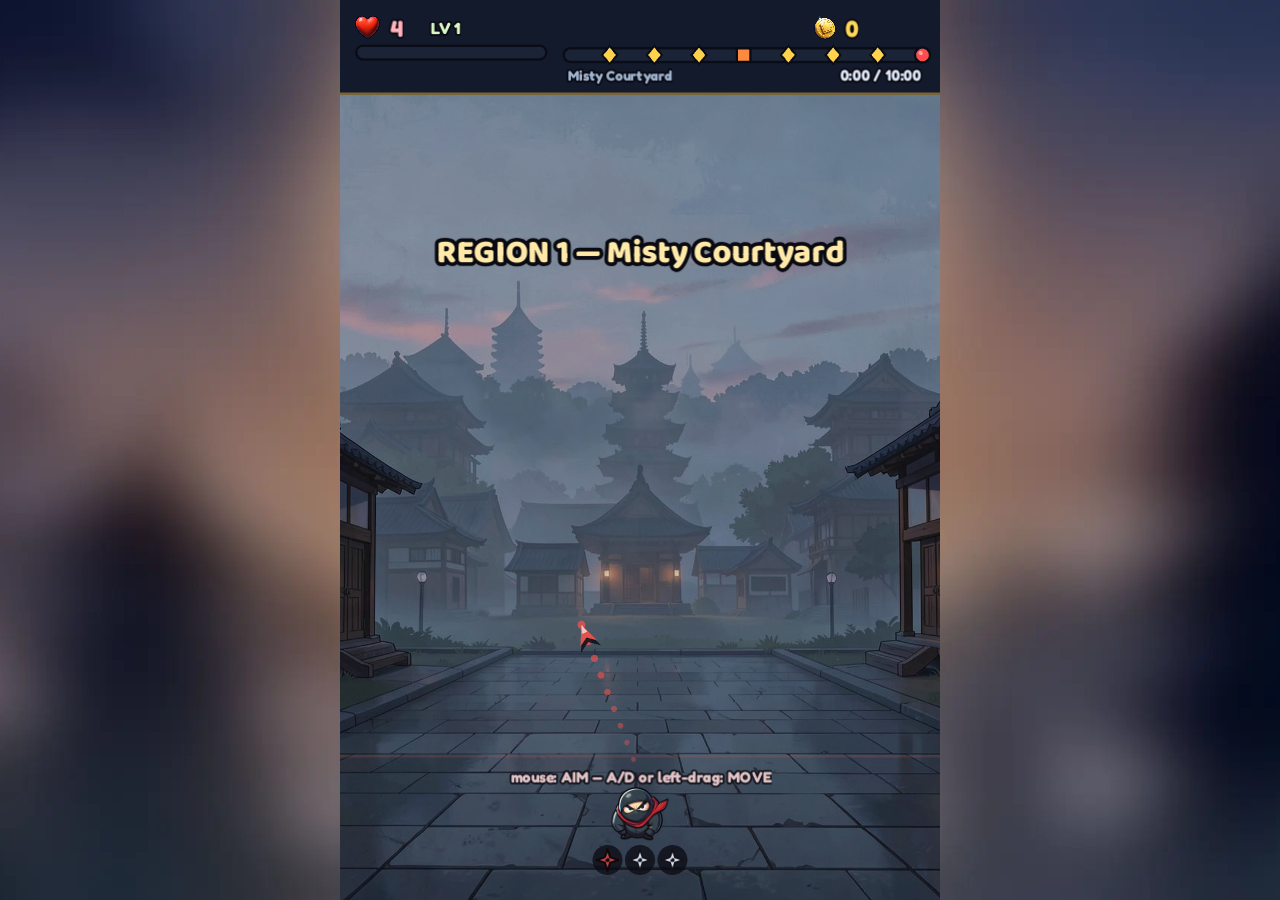
==== index.html @ 7e5fe615 "deploy: v2.4 — Bölge 1 canı +%10, eşit blok ölçüleri, ok nişanı, kapsül üst bar, iyileşme freni (tes" ====
<!DOCTYPE html>
<html lang="en">
<head>
  <meta charset="UTF-8" />
  <!-- [CACHE] index.html için no-cache = "kullanmadan önce YENİDEN-DOĞRULA" (no-store DEĞİL → değişmediyse
       304 döner, bundle'ı yeniden indirmez). GitHub Pages bare link'in (kaenden.github.io/swingwreck) ?sorgu
       olmadan hep güncel index.html almasını sağlar; Vite hash'li asset'ler zaten cache-güvenli, CrazyGames'i sabote etmez. -->
  <meta http-equiv="Cache-Control" content="no-cache" />
  <meta http-equiv="Pragma" content="no-cache" />
  <meta name="viewport" content="width=device-width, initial-scale=1.0, maximum-scale=1.0, user-scalable=no, viewport-fit=cover" />
  <title>Block Titans</title>
  <link rel="icon" type="image/png" href="./favicon.png" />
  <!-- CrazyGames HTML5 SDK v3. v2'den farkı: init() ZORUNLU (AdSystem._initCrazyGames await ediyor) ve
       loading event'leri yeniden adlandı (sdkGameLoadingStart/Stop → loadingStart/Stop, BootScene'de). Yerel/dev'de 'local' ortam → test reklamı; yayında gerçek. -->
  <script src="https://sdk.crazygames.com/crazygames-sdk-v3.js"></script>
  <style>
    * { margin: 0; padding: 0; box-sizing: border-box; }
    html, body {
      width: 100%;
      height: 100vh;            /* fallback */
      height: 100dvh;           /* mobil dinamik viewport — tarayıcı çubuğu hesaba katılır */
      overflow: hidden;
      touch-action: none;       /* mobil scroll/zoom kapalı */
      -webkit-tap-highlight-color: transparent;
      -webkit-user-select: none; user-select: none;   /* [CG] mobil uzun-bas metin seçimi engellenir (gereksinim) */
      position: fixed; inset: 0;
      /* [CG] Letterbox bar'ları = BLUR'LU GECE SAHNESİ backdrop (masaüstü geniş-ekranda boş gradient yerine
         atmosferik, kasıtlı tasarlanmış görünüm — CG "empty/unprofessional" izlenimini kapatır). */
      background: #0A0E22 url('./assets/backgrounds/backdrop.webp') center center / cover no-repeat;
    }
    /* Ortalamayı YALNIZCA Phaser yapsın (CENTER_BOTH). CSS flex ile çift-ortalama
       asimetri yaratıyordu (üst boş / alt taşma). Container sadece tam ekran. */
    #game-container { width: 100%; height: 100%; }
    canvas { display: block; }
  </style>
  <script type="module" crossorigin src="./assets/index-DgqozhRU.js"></script>
  <link rel="modulepreload" crossorigin href="./assets/phaser-DdCsgmnN.js">
  <link rel="stylesheet" crossorigin href="./assets/index-oDydlEX2.css">
</head>
<body>
  <div id="game-container"></div>
</body>
</html>
---- assets/index-oDydlEX2.css ----
@font-face{font-family:Fredoka;font-style:normal;font-display:swap;font-weight:500;src:url(./fredoka-latin-500-normal-B0JifZgm.woff2) format("woff2"),url(./fredoka-latin-500-normal-BL692wg7.woff) format("woff")}@font-face{font-family:Fredoka;font-style:normal;font-display:swap;font-weight:500;src:url(./fredoka-latin-ext-500-normal-0PZPWlWP.woff2) format("woff2"),url(./fredoka-latin-ext-500-normal-CA82fdYH.woff) format("woff")}@font-face{font-family:Fredoka;font-style:normal;font-display:swap;font-weight:600;src:url(./fredoka-latin-600-normal-C4zohCW5.woff2) format("woff2"),url(./fredoka-latin-600-normal-CcrEjrB4.woff) format("woff")}@font-face{font-family:Fredoka;font-style:normal;font-display:swap;font-weight:600;src:url(./fredoka-latin-ext-600-normal-GoyidTAB.woff2) format("woff2"),url(./fredoka-latin-ext-600-normal-BExgZzUO.woff) format("woff")}@font-face{font-family:Fredoka;font-style:normal;font-display:swap;font-weight:700;src:url(./fredoka-latin-700-normal-BOIZVyIN.woff2) format("woff2"),url(./fredoka-latin-700-normal-C8FeHd3X.woff) format("woff")}@font-face{font-family:Fredoka;font-style:normal;font-display:swap;font-weight:700;src:url(./fredoka-latin-ext-700-normal--a2O67AJ.woff2) format("woff2"),url(./fredoka-latin-ext-700-normal-DBnuyHy7.woff) format("woff")}@font-face{font-family:"Baloo 2";font-style:normal;font-display:swap;font-weight:700;src:url(./baloo-2-latin-700-normal-CqTg7A15.woff2) format("woff2"),url(./baloo-2-latin-700-normal-Ld3Zm3l2.woff) format("woff")}@font-face{font-family:"Baloo 2";font-style:normal;font-display:swap;font-weight:700;src:url(./baloo-2-latin-ext-700-normal-Mlh7kdab.woff2) format("woff2"),url(./baloo-2-latin-ext-700-normal-D6LeXASg.woff) format("woff")}@font-face{font-family:"Baloo 2";font-style:normal;font-display:swap;font-weight:800;src:url(./baloo-2-latin-800-normal-BbF3Etk1.woff2) format("woff2"),url(./baloo-2-latin-800-normal-B8BXfZF7.woff) format("woff")}@font-face{font-family:"Baloo 2";font-style:normal;font-display:swap;font-weight:800;src:url(./baloo-2-latin-ext-800-normal-C_Iwmf1s.woff2) format("woff2"),url(./baloo-2-latin-ext-800-normal-D-iCxxqE.woff) format("woff")}
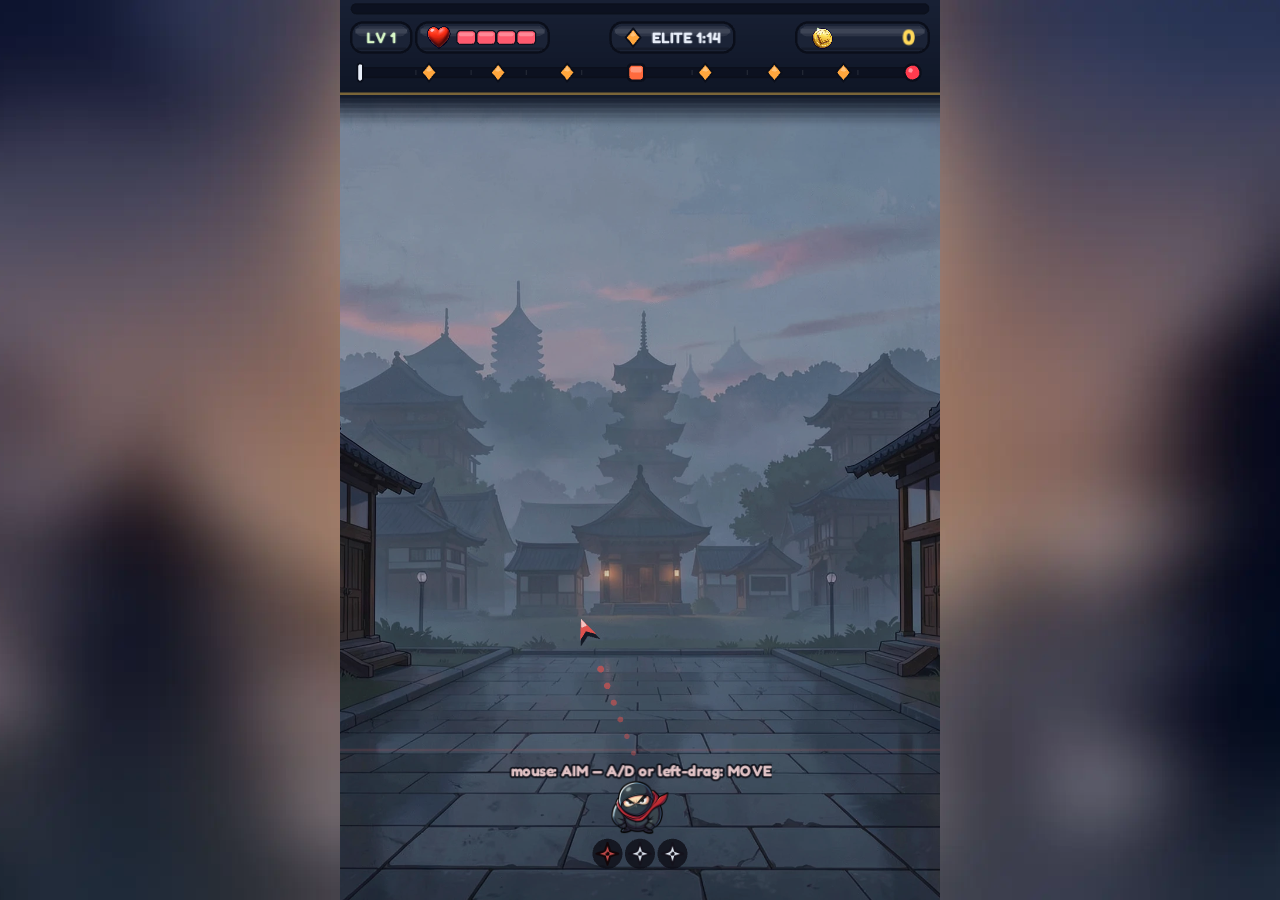
==== commit a8c570fb: "deploy: v2.5 — üst bar üç satırlık ızgara (EXP şeridi, segmentli can, sıradaki-olay çipi, bölge yolu" ====
--- a/index.html
+++ b/index.html
@@ -33,7 +33,7 @@
     #game-container { width: 100%; height: 100%; }
     canvas { display: block; }
   </style>
-  <script type="module" crossorigin src="./assets/index-DgqozhRU.js"></script>
+  <script type="module" crossorigin src="./assets/index-CPYOGeGJ.js"></script>
   <link rel="modulepreload" crossorigin href="./assets/phaser-DdCsgmnN.js">
   <link rel="stylesheet" crossorigin href="./assets/index-oDydlEX2.css">
 </head>
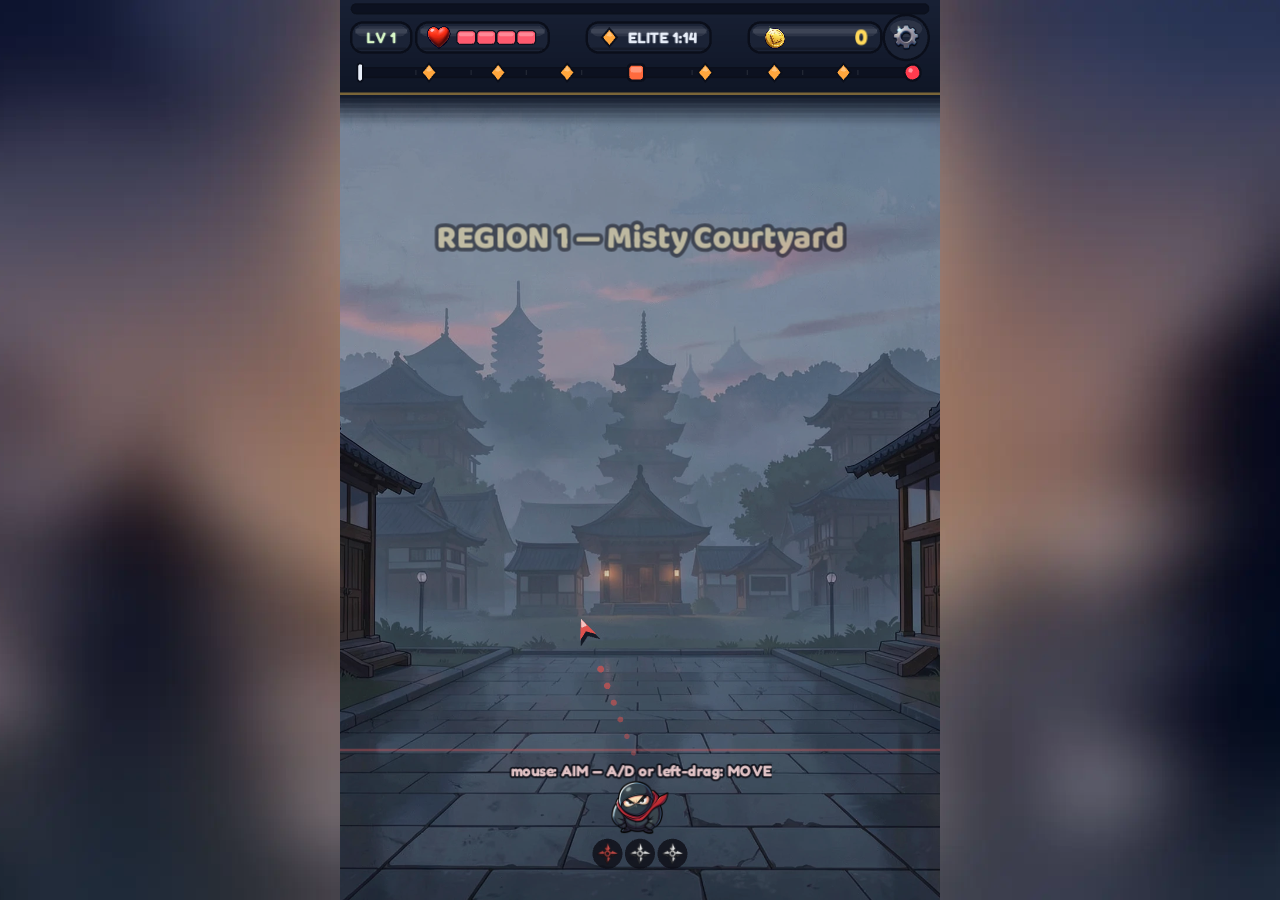
==== commit 8f3e810d: "deploy: v2.6 — karşılaşmalar ana özellik, uzun ekranda letterbox şeridi kapandı, üst barda ayarlar d" ====
--- a/index.html
+++ b/index.html
@@ -1,18 +1,18 @@
-<!DOCTYPE html>
-<html lang="en">
-<head>
-  <meta charset="UTF-8" />
-  <!-- [CACHE] index.html için no-cache = "kullanmadan önce YENİDEN-DOĞRULA" (no-store DEĞİL → değişmediyse
-       304 döner, bundle'ı yeniden indirmez). GitHub Pages bare link'in (kaenden.github.io/swingwreck) ?sorgu
-       olmadan hep güncel index.html almasını sağlar; Vite hash'li asset'ler zaten cache-güvenli, CrazyGames'i sabote etmez. -->
-  <meta http-equiv="Cache-Control" content="no-cache" />
-  <meta http-equiv="Pragma" content="no-cache" />
-  <meta name="viewport" content="width=device-width, initial-scale=1.0, maximum-scale=1.0, user-scalable=no, viewport-fit=cover" />
-  <title>Block Titans</title>
-  <link rel="icon" type="image/png" href="./favicon.png" />
-  <!-- CrazyGames HTML5 SDK v3. v2'den farkı: init() ZORUNLU (AdSystem._initCrazyGames await ediyor) ve
-       loading event'leri yeniden adlandı (sdkGameLoadingStart/Stop → loadingStart/Stop, BootScene'de). Yerel/dev'de 'local' ortam → test reklamı; yayında gerçek. -->
-  <script src="https://sdk.crazygames.com/crazygames-sdk-v3.js"></script>
+<!DOCTYPE html>
+<html lang="en">
+<head>
+  <meta charset="UTF-8" />
+  <!-- [CACHE] index.html için no-cache = "kullanmadan önce YENİDEN-DOĞRULA" (no-store DEĞİL → değişmediyse
+       304 döner, bundle'ı yeniden indirmez). GitHub Pages bare link'in (kaenden.github.io/swingwreck) ?sorgu
+       olmadan hep güncel index.html almasını sağlar; Vite hash'li asset'ler zaten cache-güvenli, CrazyGames'i sabote etmez. -->
+  <meta http-equiv="Cache-Control" content="no-cache" />
+  <meta http-equiv="Pragma" content="no-cache" />
+  <meta name="viewport" content="width=device-width, initial-scale=1.0, maximum-scale=1.0, user-scalable=no, viewport-fit=cover" />
+  <title>Block Titans</title>
+  <link rel="icon" type="image/png" href="./favicon.png" />
+  <!-- CrazyGames HTML5 SDK v3. v2'den farkı: init() ZORUNLU (AdSystem._initCrazyGames await ediyor) ve
+       loading event'leri yeniden adlandı (sdkGameLoadingStart/Stop → loadingStart/Stop, BootScene'de). Yerel/dev'de 'local' ortam → test reklamı; yayında gerçek. -->
+  <script src="https://sdk.crazygames.com/crazygames-sdk-v3.js"></script>
   <style>
     * { margin: 0; padding: 0; box-sizing: border-box; }
     html, body {
@@ -32,12 +32,21 @@
        asimetri yaratıyordu (üst boş / alt taşma). Container sadece tam ekran. */
     #game-container { width: 100%; height: 100%; }
     canvas { display: block; }
-  </style>
-  <script type="module" crossorigin src="./assets/index-CPYOGeGJ.js"></script>
+    /* [v2.6] Çok uzun ekranlarda (oran > 2.6) tuval dikeyde ortalanır ve üstte/altta backdrop şeridi kalır —
+       kullanıcı: "barın üst kısmı kapatmıyor gibi, arkadan geçiş görünüyor". Kalan şerit oyun alanı gibi değil,
+       ÇERÇEVE gibi görünsün diye üst şerit HUD barının rengiyle, alt şerit zemin koyusuyla boyanır.
+       Yükseklik ScreenFit.paintBands() tarafından --band-v ile verilir (yatay şeritler = masaüstü, backdrop kalır). */
+    #band-top, #band-bottom { position: fixed; left: 0; right: 0; height: var(--band-v, 0px); pointer-events: none; z-index: 3; }
+    #band-top { top: 0; background: #0F1626; box-shadow: inset 0 -2px 0 #7A6538; }
+    #band-bottom { bottom: 0; background: #080C18; }
+  </style>
+  <script type="module" crossorigin src="./assets/index-_pkpa2fe.js"></script>
   <link rel="modulepreload" crossorigin href="./assets/phaser-DdCsgmnN.js">
   <link rel="stylesheet" crossorigin href="./assets/index-oDydlEX2.css">
-</head>
-<body>
-  <div id="game-container"></div>
-</body>
-</html>
+</head>
+<body>
+  <div id="game-container"></div>
+  <div id="band-top"></div><div id="band-bottom"></div>+
+</body>
+</html>
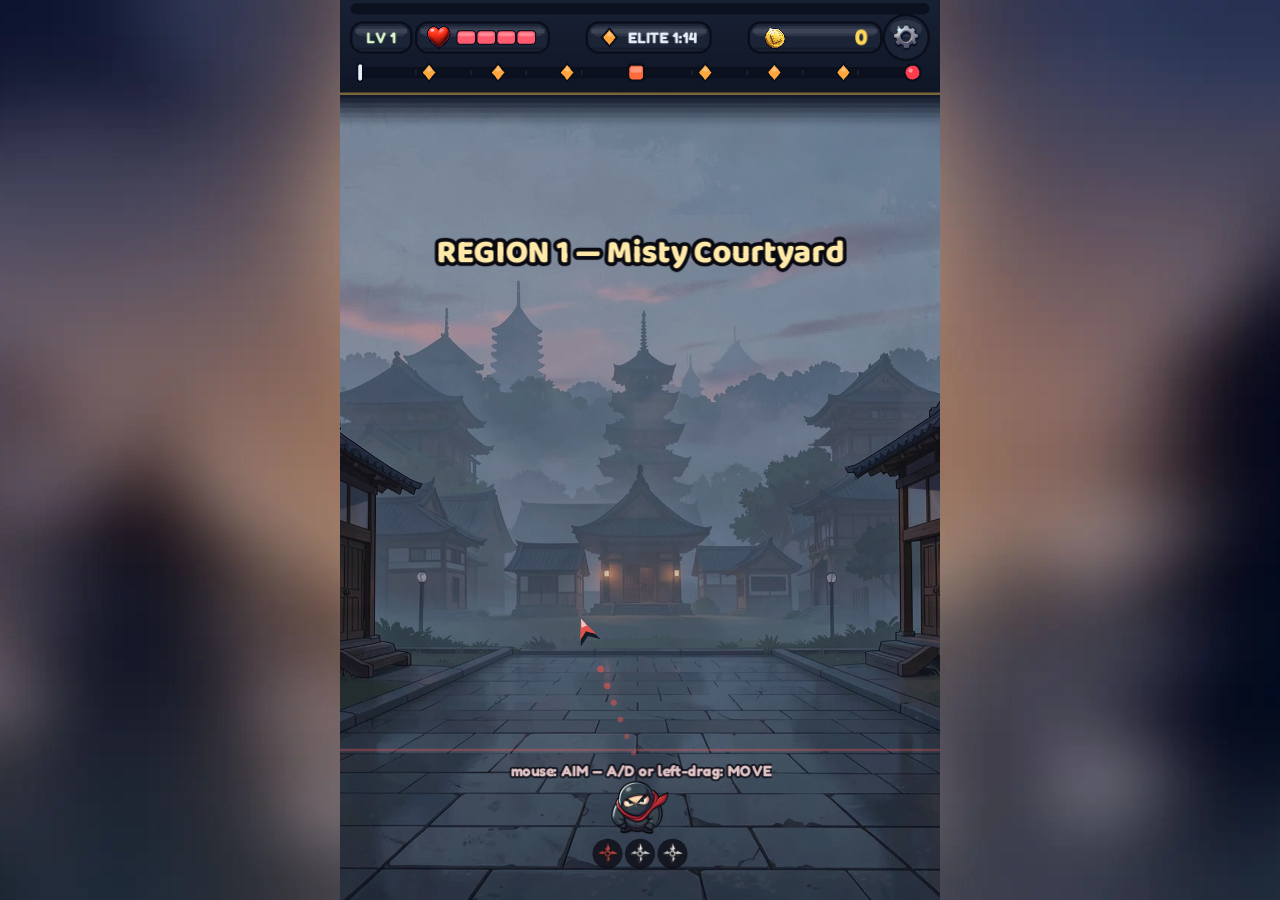
==== commit 04bf0f7d: "deploy: Heroes ikonu kadro kartlarına döndü (kahraman portresi yok) Co-Authored-By: Claude Opus 5 (1" ====
--- a/index.html
+++ b/index.html
@@ -40,7 +40,7 @@
     #band-top { top: 0; background: #0F1626; box-shadow: inset 0 -2px 0 #7A6538; }
     #band-bottom { bottom: 0; background: #080C18; }
   </style>
-  <script type="module" crossorigin src="./assets/index-_pkpa2fe.js"></script>
+  <script type="module" crossorigin src="./assets/index-Ahxe2agQ.js"></script>
   <link rel="modulepreload" crossorigin href="./assets/phaser-DdCsgmnN.js">
   <link rel="stylesheet" crossorigin href="./assets/index-oDydlEX2.css">
 </head>
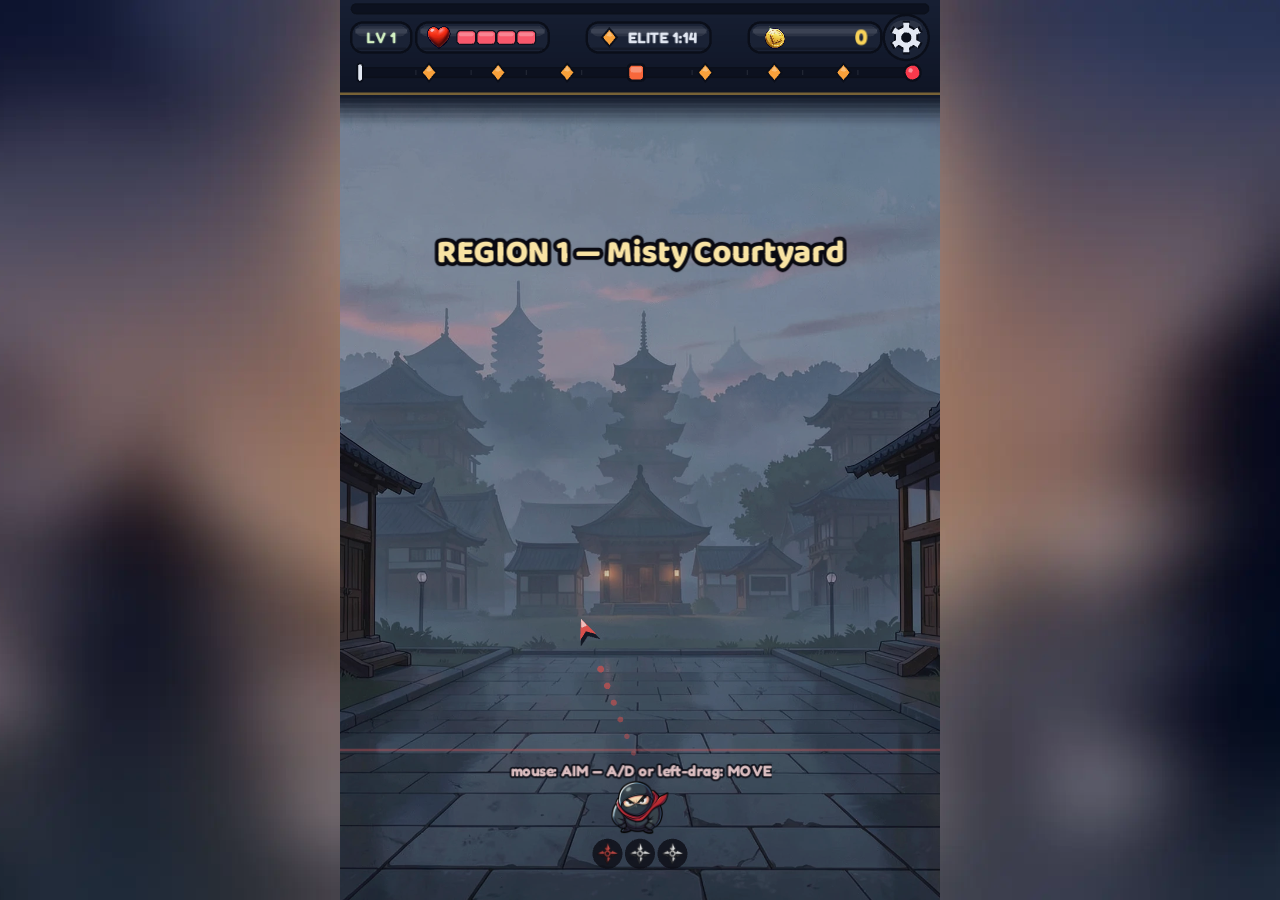
==== commit 270cd007: "deploy: v2.7 — net ayar ikonu, yeniden tasarlanan kişilik blokları, kozmetikler (kostüm/shuriken/blo" ====
--- a/index.html
+++ b/index.html
@@ -40,7 +40,7 @@
     #band-top { top: 0; background: #0F1626; box-shadow: inset 0 -2px 0 #7A6538; }
     #band-bottom { bottom: 0; background: #080C18; }
   </style>
-  <script type="module" crossorigin src="./assets/index-Ahxe2agQ.js"></script>
+  <script type="module" crossorigin src="./assets/index-0qN6PwrC.js"></script>
   <link rel="modulepreload" crossorigin href="./assets/phaser-DdCsgmnN.js">
   <link rel="stylesheet" crossorigin href="./assets/index-oDydlEX2.css">
 </head>
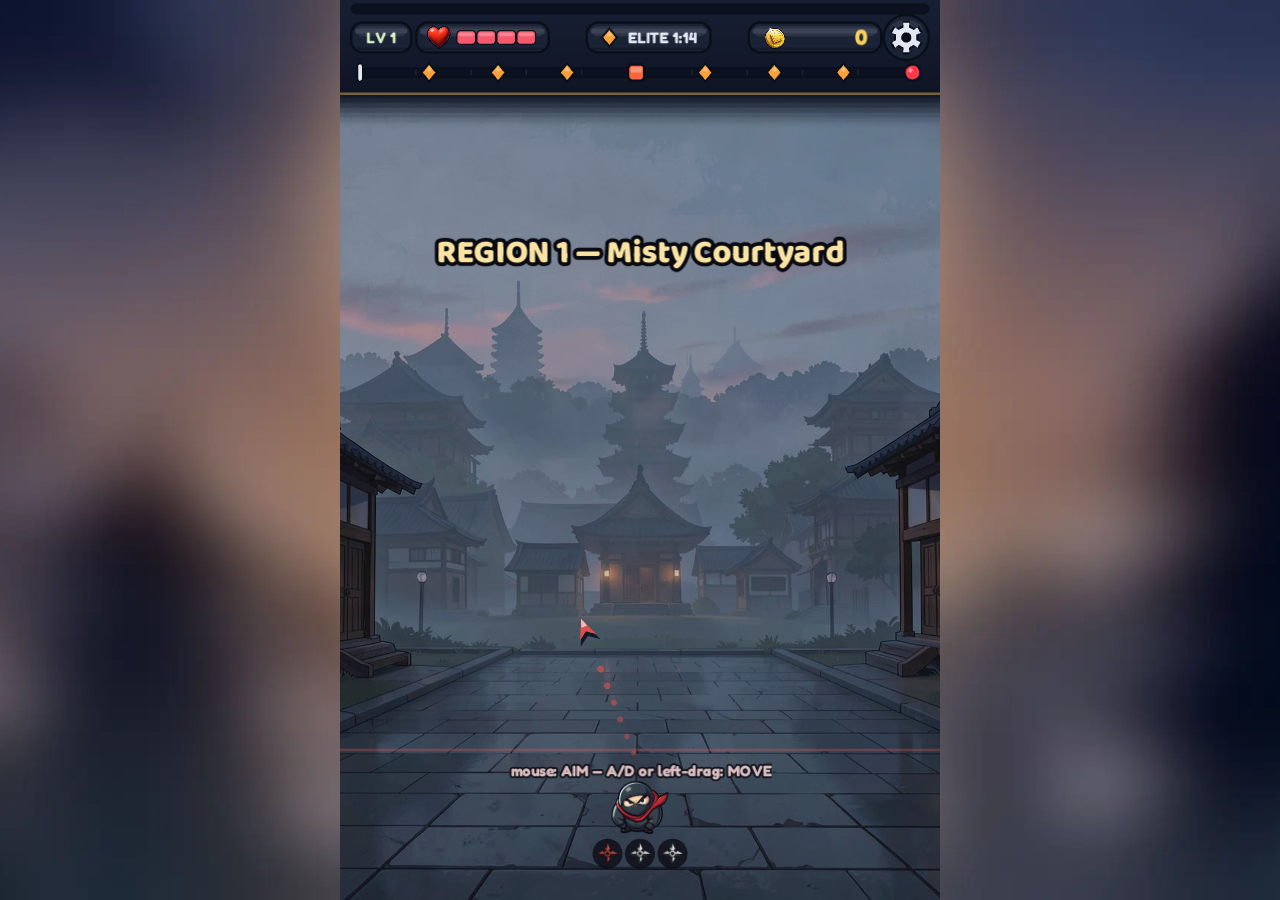
==== commit e20f3608: "deploy: v2.8 — Volt/Kemik sadeleştirildi, bölünen birim Jelly oldu, kozmetik kategorilere bölündü Co" ====
--- a/index.html
+++ b/index.html
@@ -40,7 +40,7 @@
     #band-top { top: 0; background: #0F1626; box-shadow: inset 0 -2px 0 #7A6538; }
     #band-bottom { bottom: 0; background: #080C18; }
   </style>
-  <script type="module" crossorigin src="./assets/index-0qN6PwrC.js"></script>
+  <script type="module" crossorigin src="./assets/index-PEwrrwVK.js"></script>
   <link rel="modulepreload" crossorigin href="./assets/phaser-DdCsgmnN.js">
   <link rel="stylesheet" crossorigin href="./assets/index-oDydlEX2.css">
 </head>
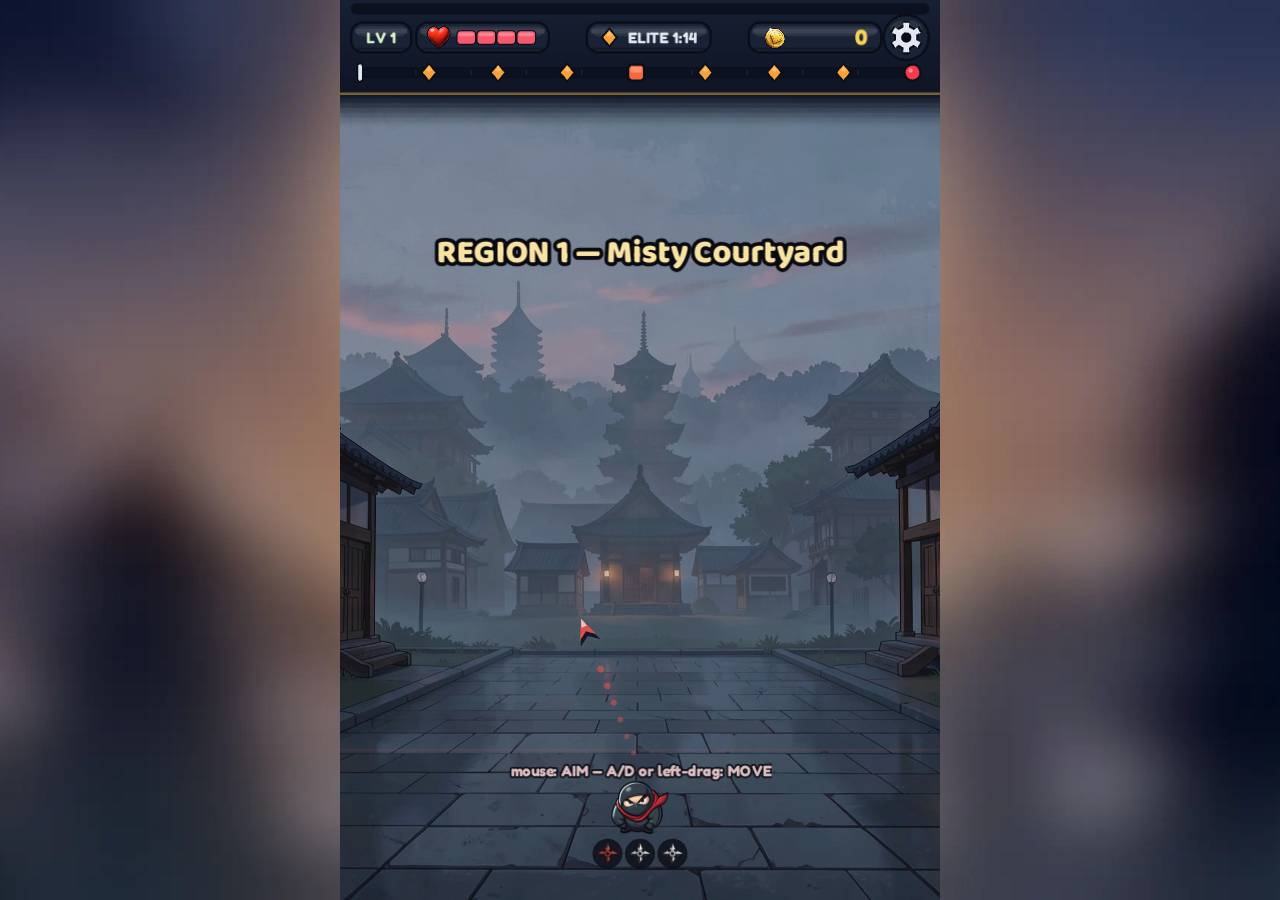
==== commit d00af184: "deploy: v2.9 — Upgrades 32 düğümlük dört dallı ağaç Co-Authored-By: Claude Opus 5 (1M context) <nore" ====
--- a/index.html
+++ b/index.html
@@ -40,7 +40,7 @@
     #band-top { top: 0; background: #0F1626; box-shadow: inset 0 -2px 0 #7A6538; }
     #band-bottom { bottom: 0; background: #080C18; }
   </style>
-  <script type="module" crossorigin src="./assets/index-PEwrrwVK.js"></script>
+  <script type="module" crossorigin src="./assets/index-BkXyYCj8.js"></script>
   <link rel="modulepreload" crossorigin href="./assets/phaser-DdCsgmnN.js">
   <link rel="stylesheet" crossorigin href="./assets/index-oDydlEX2.css">
 </head>
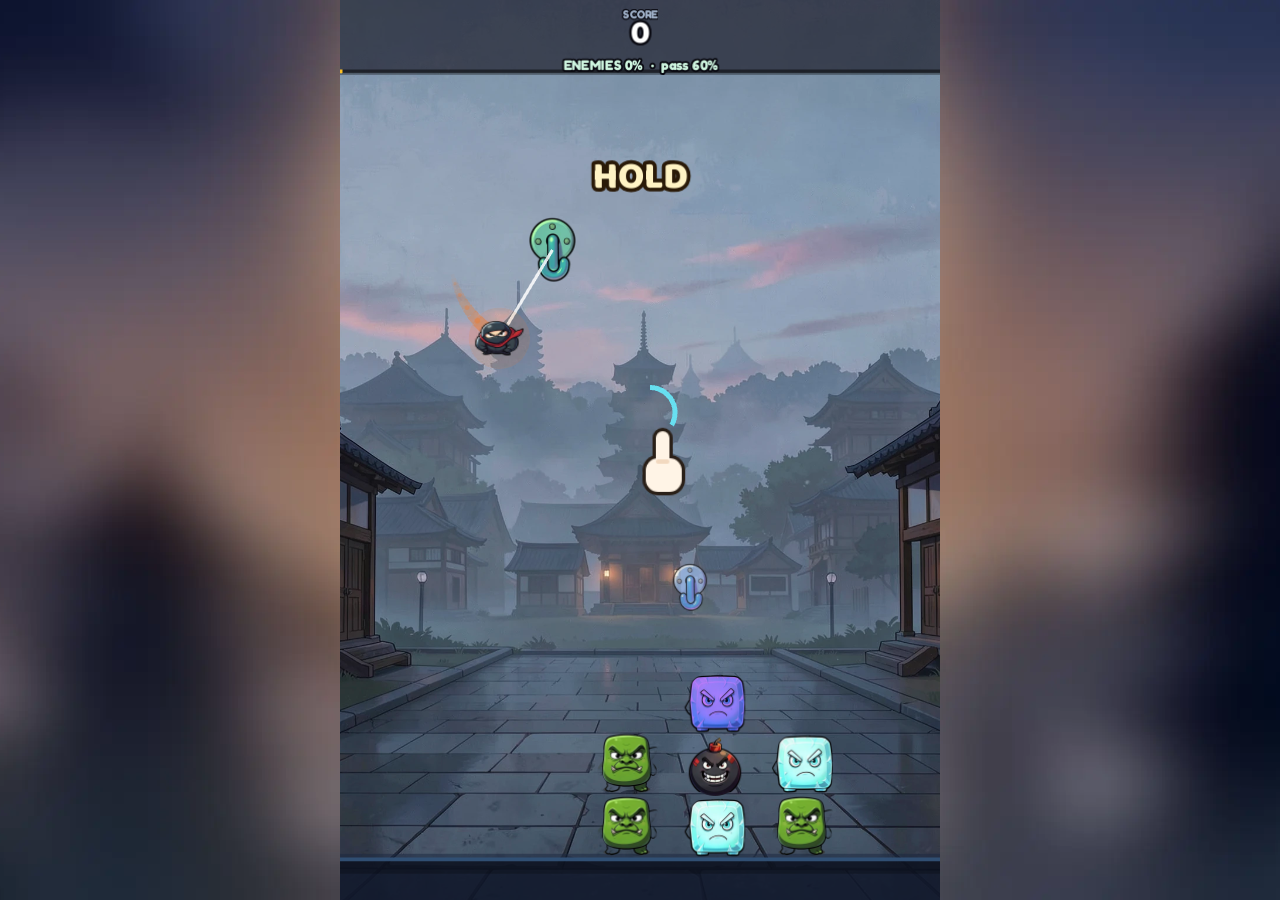
==== commit 3657c2af: "deploy: Swing Wreck kendi oyununa döndü (Block Titans ayrıldı) Bu adres bir süredir YANLIŞ oyunu sun" ====
--- a/index.html
+++ b/index.html
@@ -8,7 +8,7 @@
   <meta http-equiv="Cache-Control" content="no-cache" />
   <meta http-equiv="Pragma" content="no-cache" />
   <meta name="viewport" content="width=device-width, initial-scale=1.0, maximum-scale=1.0, user-scalable=no, viewport-fit=cover" />
-  <title>Block Titans</title>
+  <title>Swing Wreck — Swing, Smash, Stay Airborne</title>
   <link rel="icon" type="image/png" href="./favicon.png" />
   <!-- CrazyGames HTML5 SDK v3. v2'den farkı: init() ZORUNLU (AdSystem._initCrazyGames await ediyor) ve
        loading event'leri yeniden adlandı (sdkGameLoadingStart/Stop → loadingStart/Stop, BootScene'de). Yerel/dev'de 'local' ortam → test reklamı; yayında gerçek. -->
@@ -32,21 +32,13 @@
        asimetri yaratıyordu (üst boş / alt taşma). Container sadece tam ekran. */
     #game-container { width: 100%; height: 100%; }
     canvas { display: block; }
-    /* [v2.6] Çok uzun ekranlarda (oran > 2.6) tuval dikeyde ortalanır ve üstte/altta backdrop şeridi kalır —
-       kullanıcı: "barın üst kısmı kapatmıyor gibi, arkadan geçiş görünüyor". Kalan şerit oyun alanı gibi değil,
-       ÇERÇEVE gibi görünsün diye üst şerit HUD barının rengiyle, alt şerit zemin koyusuyla boyanır.
-       Yükseklik ScreenFit.paintBands() tarafından --band-v ile verilir (yatay şeritler = masaüstü, backdrop kalır). */
-    #band-top, #band-bottom { position: fixed; left: 0; right: 0; height: var(--band-v, 0px); pointer-events: none; z-index: 3; }
-    #band-top { top: 0; background: #0F1626; box-shadow: inset 0 -2px 0 #7A6538; }
-    #band-bottom { bottom: 0; background: #080C18; }
   </style>
-  <script type="module" crossorigin src="./assets/index-BkXyYCj8.js"></script>
+  <script type="module" crossorigin src="./assets/index-BcETfLXq.js"></script>
   <link rel="modulepreload" crossorigin href="./assets/phaser-DdCsgmnN.js">
   <link rel="stylesheet" crossorigin href="./assets/index-oDydlEX2.css">
 </head>
 <body>
-  <div id="game-container"></div>
-  <div id="band-top"></div><div id="band-bottom"></div>+  <div id="game-container"></div> 
 </body>
 </html>
